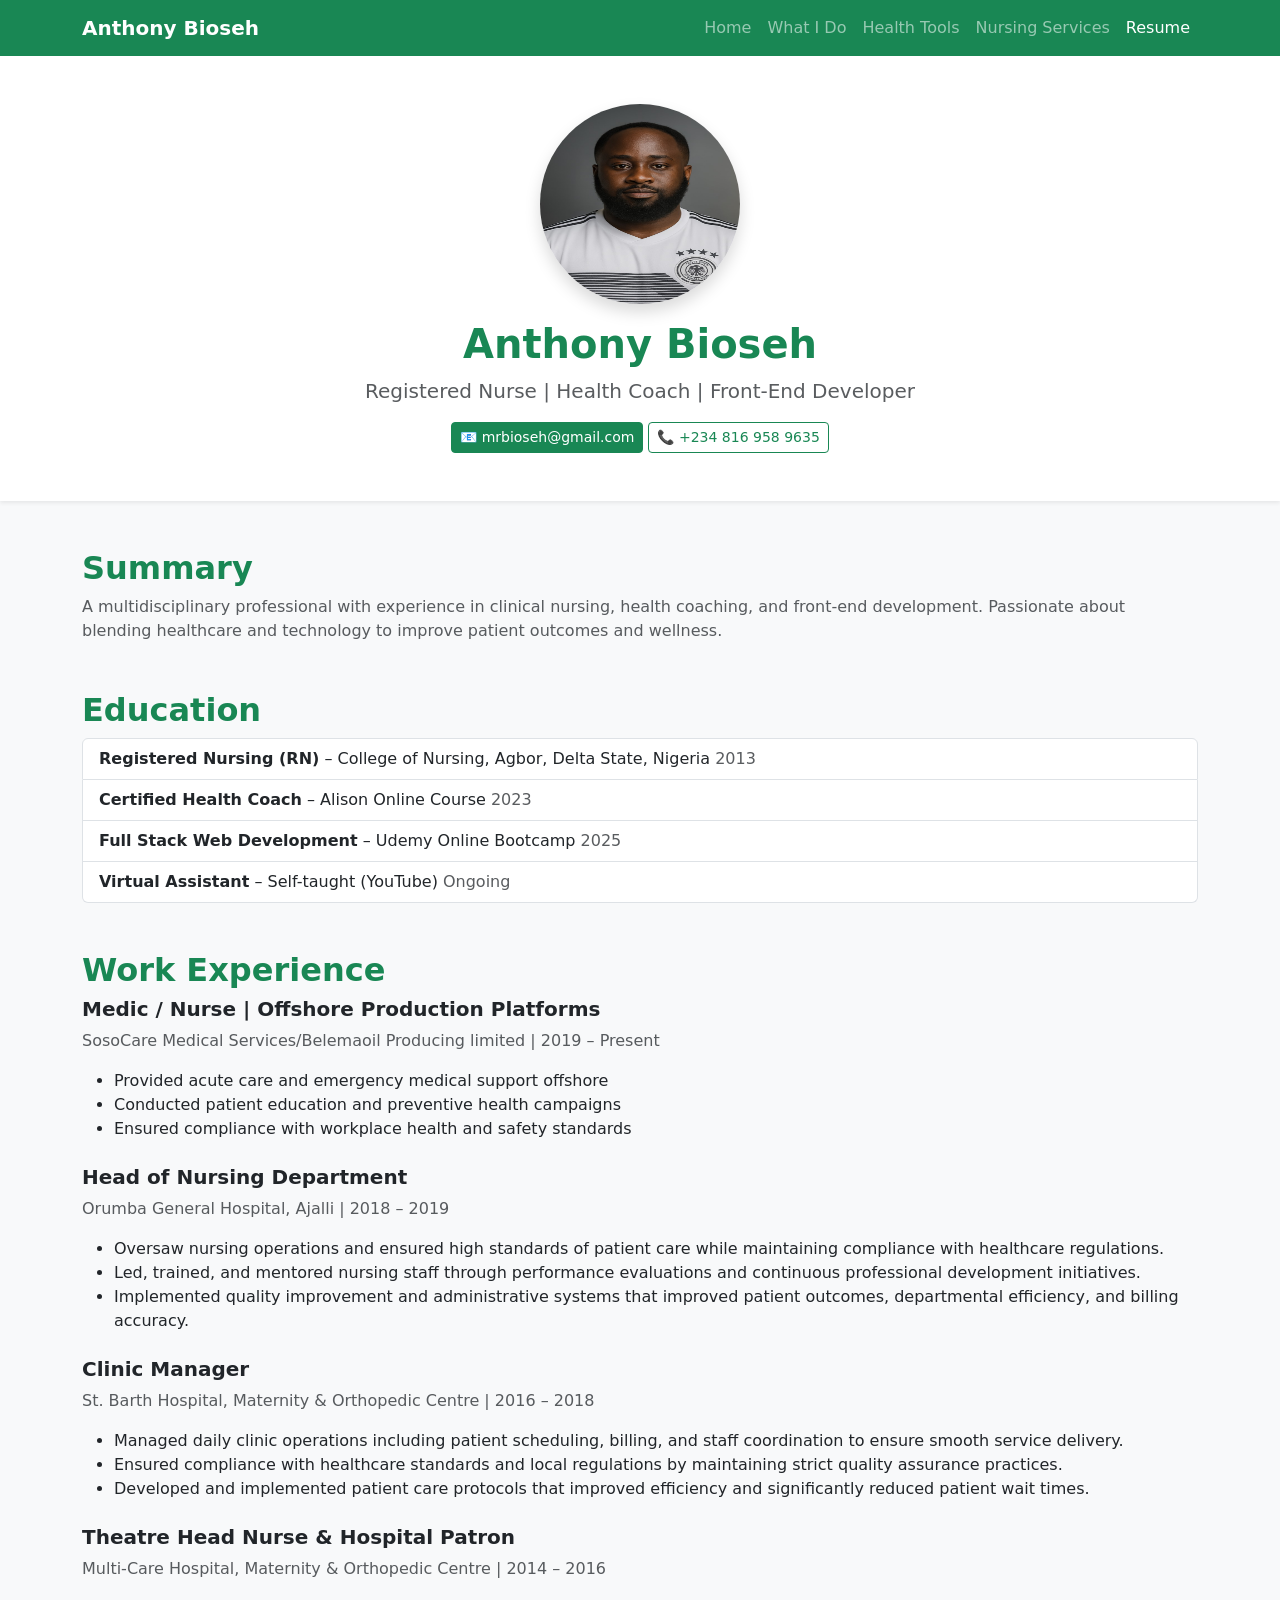
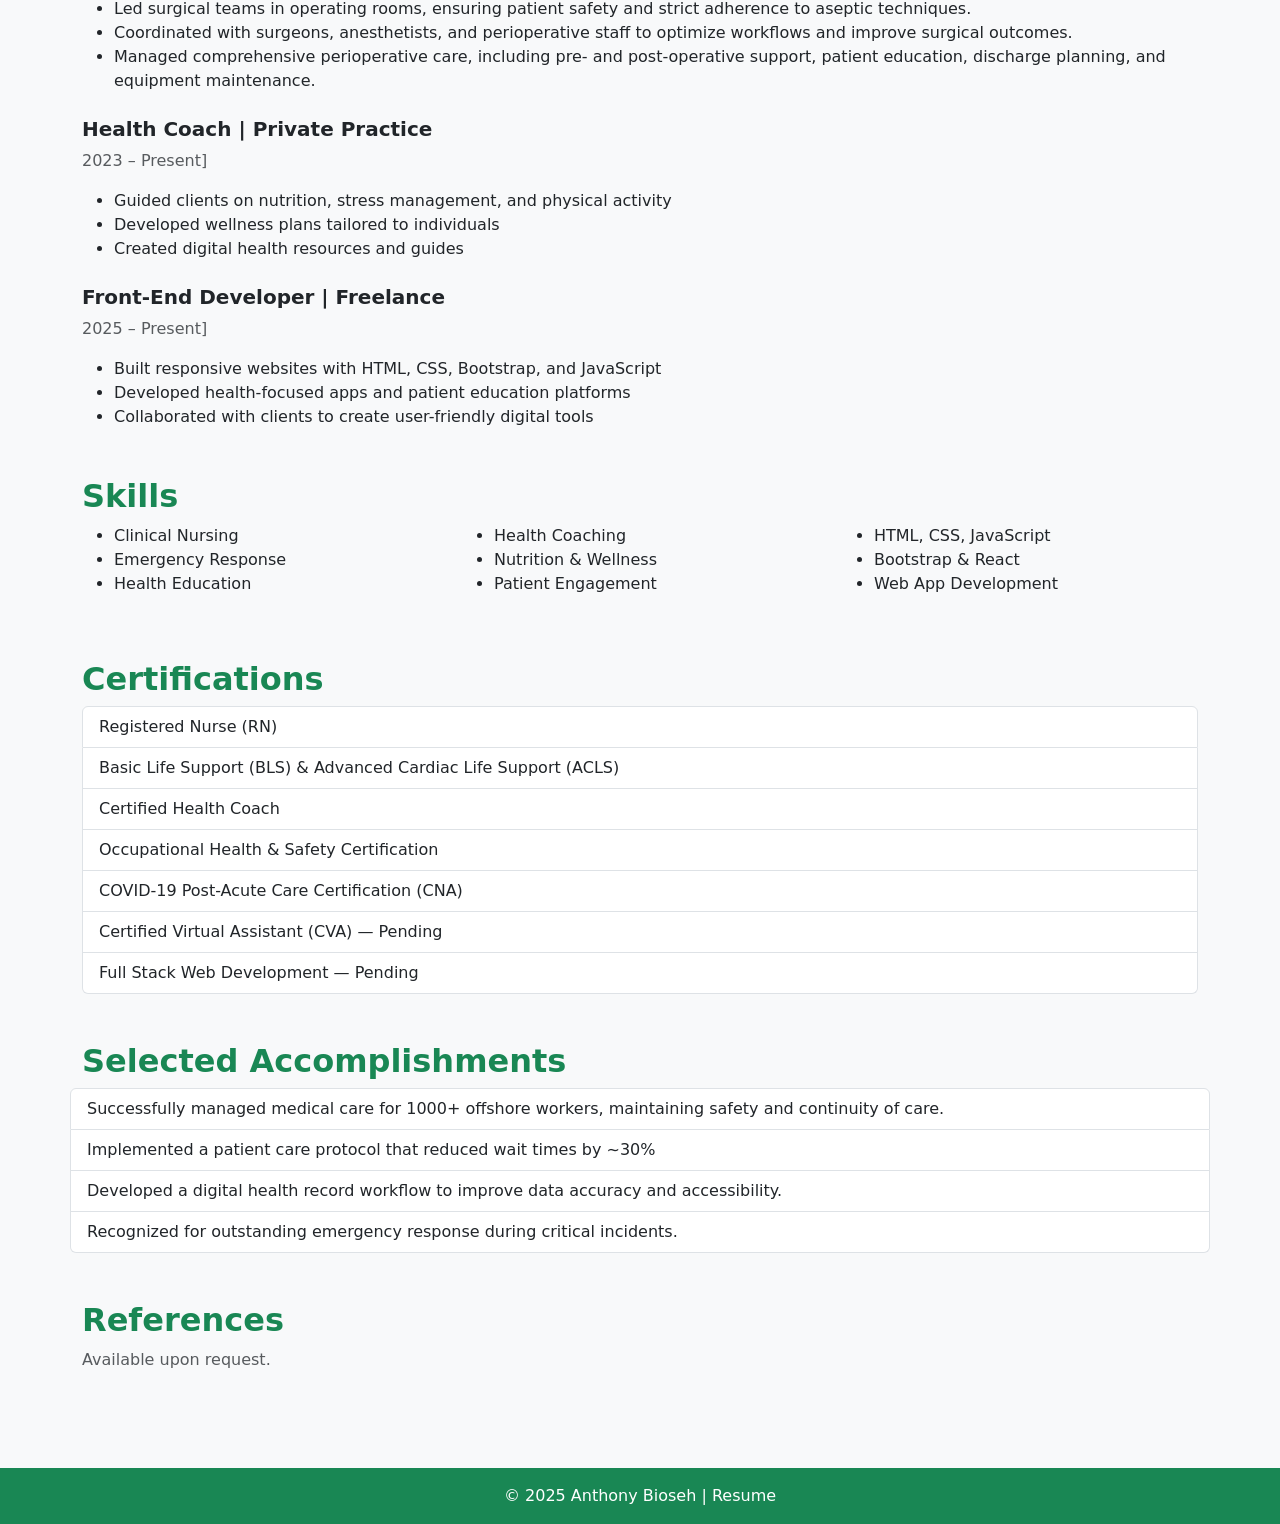
==== resume.html @ a43167f5 "Add files via upload" ====
<!DOCTYPE html>
<html lang="en">
<head>
  <meta charset="UTF-8">
  <meta name="viewport" content="width=device-width, initial-scale=1.0">
  <title>Resume | Anthony Bioseh</title>
  <!-- Bootstrap CSS -->
  <link href="https://cdn.jsdelivr.net/npm/bootstrap@5.3.3/dist/css/bootstrap.min.css" rel="stylesheet">
</head>
<body class="bg-light">

  <!-- Navbar -->
  <nav class="navbar navbar-expand-lg navbar-dark bg-success">
    <div class="container">
      <a class="navbar-brand fw-bold" href="./index.html">Anthony Bioseh</a>
      <button class="navbar-toggler" type="button" data-bs-toggle="collapse" data-bs-target="#navbarNav">
        <span class="navbar-toggler-icon"></span>
      </button>
      <div class="collapse navbar-collapse" id="navbarNav">
        <ul class="navbar-nav ms-auto">
          <li class="nav-item"><a class="nav-link" href="./index.html">Home</a></li>
          <li class="nav-item"><a class="nav-link" href="./what-i-do.html">What I Do</a></li>
          <li class="nav-item"><a class="nav-link" href="./health-tools.html">Health Tools</a></li>
          <li class="nav-item"><a class="nav-link" href="./nursing-service.html">Nursing Services</a></li>
          <li class="nav-item"><a class="nav-link active" href="./resume.html">Resume</a></li>
        </ul>
      </div>
    </div>
  </nav>

  <!-- Header Section -->
  <header class="py-5 bg-white shadow-sm">
    <div class="container text-center">
      <img src="./my_photo.jpg" alt="Anthony Bioseh" class="rounded-circle mb-3 shadow" width="200" height="200">
      <h1 class="fw-bold text-success">Anthony Bioseh</h1>
      <p class="lead text-muted">Registered Nurse | Health Coach | Front-End Developer</p>
      <a href="mailto:mrbioseh@gmail.com" class="btn btn-success btn-sm">📧 mrbioseh@gmail.com</a>
      <a href="tel:+2348169589635" class="btn btn-outline-success btn-sm">📞 +234 816 958 9635</a>
    </div>
  </header>

  <!-- Resume Body -->
  <main class="py-5">
    <div class="container">
      
      <!-- Summary -->
      <section class="mb-5">
        <h2 class="fw-bold text-success">Summary</h2>
        <p class="text-muted">
          A multidisciplinary professional with experience in clinical nursing, health coaching, and front-end development.
          Passionate about blending healthcare and technology to improve patient outcomes and wellness.
        </p>
      </section>

      <!-- Education -->
      <section class="mb-5">
        <h2 class="fw-bold text-success">Education</h2>
        <ul class="list-group">
          <li class="list-group-item">
            <strong>Registered Nursing (RN)</strong> – College of Nursing, Agbor, Delta State, Nigeria  
            <span class="text-muted">2013</span>
          </li>
          <li class="list-group-item">
            <strong>Certified Health Coach</strong> – Alison Online Course 
            <span class="text-muted">2023</span>
          </li>
          <li class="list-group-item">
            <strong>Full Stack Web Development</strong> – Udemy Online Bootcamp  
            <span class="text-muted">2025</span>
          </li>
          <li class="list-group-item">
            <strong>Virtual Assistant</strong> – Self-taught (YouTube) 
            <span class="text-muted">Ongoing</span>
          </li>
        </ul>
      </section>

      <!-- Work Experience -->
      <section class="mb-5">
        <h2 class="fw-bold text-success">Work Experience</h2>
        <div class="mb-4">
          <h5 class="fw-bold">Medic / Nurse | Offshore Production Platforms</h5>
          <p class="text-muted">SosoCare Medical Services/Belemaoil Producing limited | 2019 – Present</p>
          <ul>
            <li>Provided acute care and emergency medical support offshore</li>
            <li>Conducted patient education and preventive health campaigns</li>
            <li>Ensured compliance with workplace health and safety standards</li>
          </ul>
        </div>

        <div class="mb-4">
          <h5 class="fw-bold">Head of Nursing Department</h5>
          <p class="text-muted">Orumba General Hospital, Ajalli | 2018 – 2019</p>
          <ul>
            <li>
                Oversaw nursing operations and ensured high standards of patient 
                care while maintaining compliance with healthcare regulations.
            </li>
            <li>
                Led, trained, and mentored nursing staff through performance 
                evaluations and continuous professional development initiatives.
            </li>
            <li>
                Implemented quality improvement and administrative systems 
                that improved patient outcomes, departmental efficiency, and billing accuracy.
            </li>
          </ul>
        </div>

        <div class="mb-4">
          <h5 class="fw-bold">Clinic Manager</h5>
          <p class="text-muted">St. Barth Hospital, Maternity & Orthopedic Centre | 2016 – 2018</p>
          <ul>
            <li>
                Managed daily clinic operations including patient scheduling, billing, and 
                staff coordination to ensure smooth service delivery.
            </li>
            <li>
                Ensured compliance with healthcare standards and local regulations 
                by maintaining strict quality assurance practices.
            </li>
            <li>
                Developed and implemented patient care protocols that improved 
                efficiency and significantly reduced patient wait times.
            </li>
          </ul>
        </div>

        <div class="mb-4">
          <h5 class="fw-bold">Theatre Head Nurse & Hospital Patron</h5>
          <p class="text-muted">Multi-Care Hospital, Maternity & Orthopedic Centre | 2014 – 2016</p>
          <ul>
            <li>
                Led surgical teams in operating rooms, ensuring patient safety 
                and strict adherence to aseptic techniques.
            </li>
            <li>
                Coordinated with surgeons, anesthetists, and perioperative 
                staff to optimize workflows and improve surgical outcomes.
            </li>
            <li>
                Managed comprehensive perioperative care, including 
                pre- and post-operative support, patient education, 
                discharge planning, and equipment maintenance.
            </li>
          </ul>
        </div>

        <div class="mb-4">
          <h5 class="fw-bold">Health Coach | Private Practice</h5>
          <p class="text-muted">2023 – Present]</p>
          <ul>
            <li>Guided clients on nutrition, stress management, and physical activity</li>
            <li>Developed wellness plans tailored to individuals</li>
            <li>Created digital health resources and guides</li>
          </ul>
        </div>

        <div class="mb-4">
          <h5 class="fw-bold">Front-End Developer | Freelance</h5>
          <p class="text-muted">2025 – Present]</p>
          <ul>
            <li>Built responsive websites with HTML, CSS, Bootstrap, and JavaScript</li>
            <li>Developed health-focused apps and patient education platforms</li>
            <li>Collaborated with clients to create user-friendly digital tools</li>
          </ul>
        </div>
      </section>

      <!-- Skills -->
      <section class="mb-5">
        <h2 class="fw-bold text-success">Skills</h2>
        <div class="row">
          <div class="col-md-4">
            <ul>
              <li>Clinical Nursing</li>
              <li>Emergency Response</li>
              <li>Health Education</li>
            </ul>
          </div>
          <div class="col-md-4">
            <ul>
              <li>Health Coaching</li>
              <li>Nutrition & Wellness</li>
              <li>Patient Engagement</li>
            </ul>
          </div>
          <div class="col-md-4">
            <ul>
              <li>HTML, CSS, JavaScript</li>
              <li>Bootstrap & React</li>
              <li>Web App Development</li>
            </ul>
          </div>
        </div>
      </section>

      <!-- Certifications -->
      <section class="mb-5">
        <h2 class="fw-bold text-success">Certifications</h2>
        <ul class="list-group">
          <li class="list-group-item">Registered Nurse (RN)</li>
          <li class="list-group-item">Basic Life Support (BLS) & Advanced Cardiac Life Support (ACLS)</li>
          <li class="list-group-item">Certified Health Coach</li>
          <li class="list-group-item">Occupational Health & Safety Certification</li>
          <li class="list-group-item">COVID-19 Post-Acute Care Certification (CNA)</li>
          <li class="list-group-item">Certified Virtual Assistant (CVA) — Pending</li>
          <li class="list-group-item">Full Stack Web Development — Pending</li>
        </ul>
      </section>

        <!-- Accomplishments -->
        <section class="mb-5">
        <h2 class="fw-bold text-success">Selected Accomplishments</h2>
        <ul class="row list-group">
          <li class="list-group-item">
            Successfully managed medical care for 1000+ offshore workers, maintaining 
            safety and continuity of care.
          </li>
          <li class="list-group-item">
            Implemented a patient care protocol that reduced wait times by ~30%
          </li>
          <li class="list-group-item">
            Developed a digital health record workflow to improve data accuracy and accessibility.
          </li>
          <li class="list-group-item">
            Recognized for outstanding emergency response during critical incidents.
          </li>
        </ul>
      </section>

        <!-- References -->
        <section class="mb-5">
        <h2 class="fw-bold text-success">References</h2>
        <p class="text-muted">Available upon request.</p>
      </section>  


    </div>
  </main>

  <!-- Footer -->
  <footer class="bg-success text-white text-center py-3">
    <p class="mb-0">&copy; 2025 Anthony Bioseh | Resume</p>
  </footer>

  <!-- Bootstrap JS -->
  <script src="https://cdn.jsdelivr.net/npm/bootstrap@5.3.3/dist/js/bootstrap.bundle.min.js"></script>
</body>
</html>
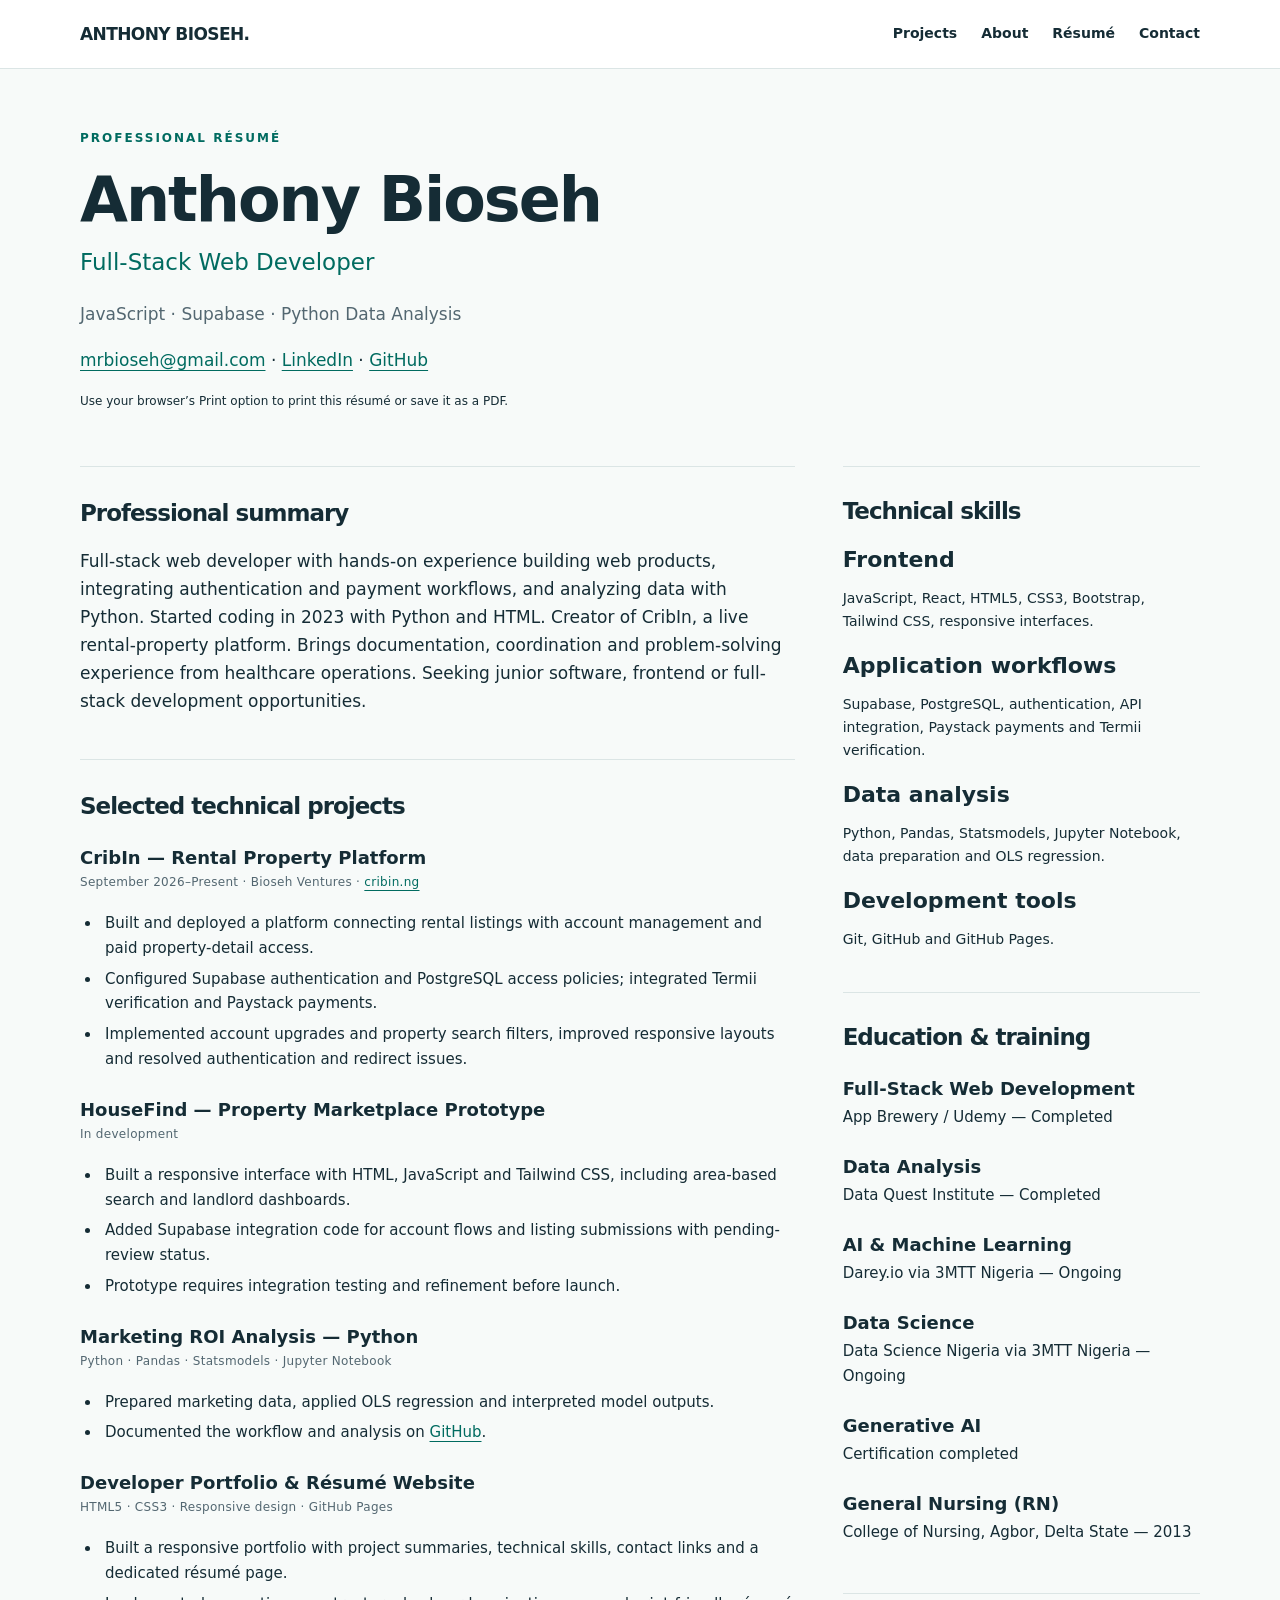
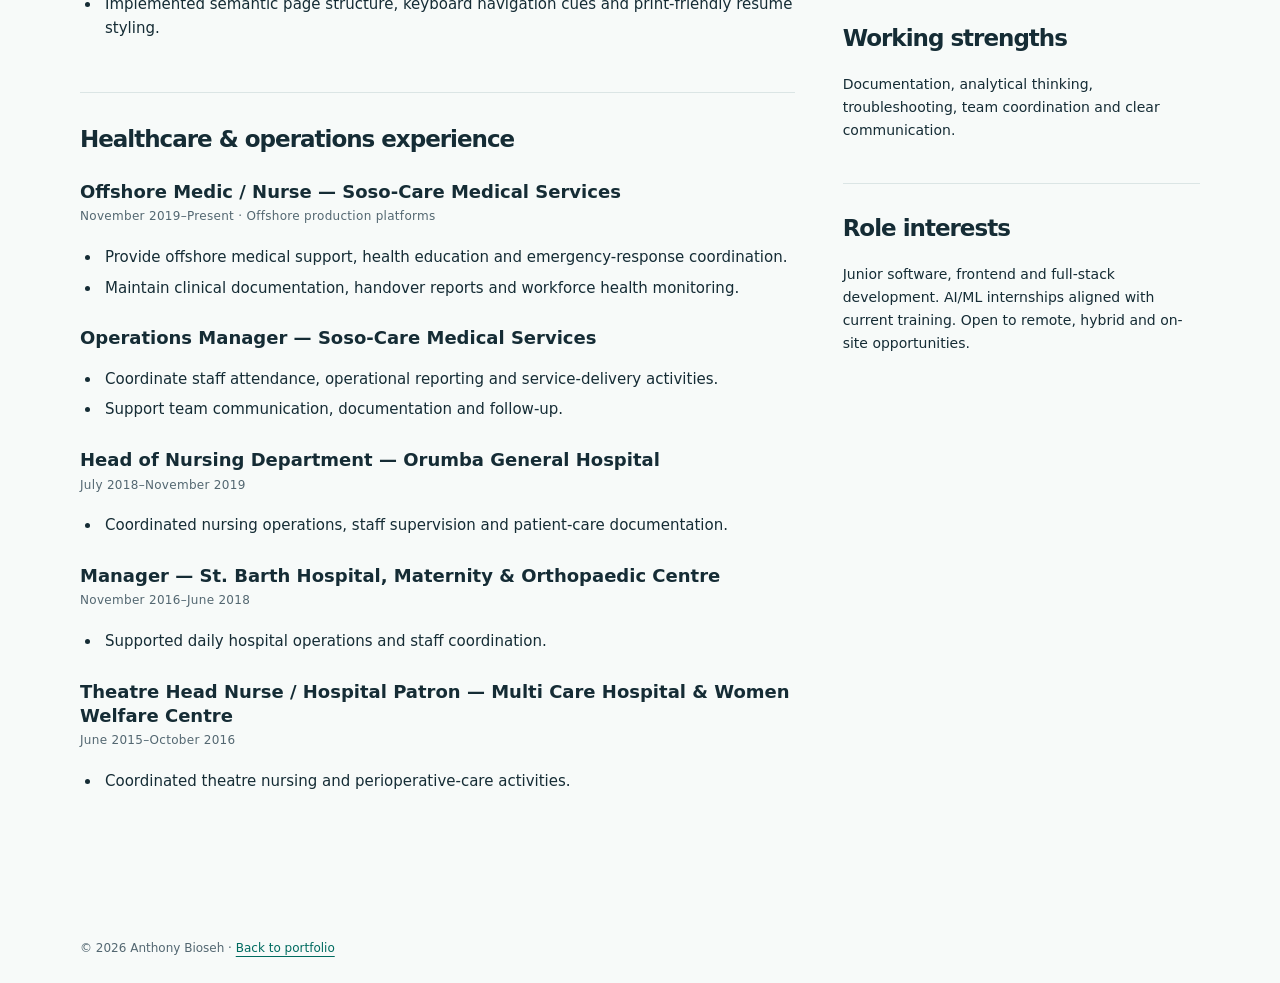
==== commit 5c2faf77: "Refresh developer portfolio and résumé Replace the homepage and résumé with a responsive developer p" ====
--- a/resume.html
+++ b/resume.html
@@ -1,250 +1,5 @@
-<!DOCTYPE html>
-<html lang="en">
-<head>
-  <meta charset="UTF-8">
-  <meta name="viewport" content="width=device-width, initial-scale=1.0">
-  <title>Resume | Anthony Bioseh</title>
-  <!-- Bootstrap CSS -->
-  <link href="https://cdn.jsdelivr.net/npm/bootstrap@5.3.3/dist/css/bootstrap.min.css" rel="stylesheet">
-</head>
-<body class="bg-light">
-
-  <!-- Navbar -->
-  <nav class="navbar navbar-expand-lg navbar-dark bg-success">
-    <div class="container">
-      <a class="navbar-brand fw-bold" href="./index.html">Anthony Bioseh</a>
-      <button class="navbar-toggler" type="button" data-bs-toggle="collapse" data-bs-target="#navbarNav">
-        <span class="navbar-toggler-icon"></span>
-      </button>
-      <div class="collapse navbar-collapse" id="navbarNav">
-        <ul class="navbar-nav ms-auto">
-          <li class="nav-item"><a class="nav-link" href="./index.html">Home</a></li>
-          <li class="nav-item"><a class="nav-link" href="./what-i-do.html">What I Do</a></li>
-          <li class="nav-item"><a class="nav-link" href="./health-tools.html">Health Tools</a></li>
-          <li class="nav-item"><a class="nav-link" href="./nursing-service.html">Nursing Services</a></li>
-          <li class="nav-item"><a class="nav-link active" href="./resume.html">Resume</a></li>
-        </ul>
-      </div>
-    </div>
-  </nav>
-
-  <!-- Header Section -->
-  <header class="py-5 bg-white shadow-sm">
-    <div class="container text-center">
-      <img src="./my_photo.jpg" alt="Anthony Bioseh" class="rounded-circle mb-3 shadow" width="200" height="200">
-      <h1 class="fw-bold text-success">Anthony Bioseh</h1>
-      <p class="lead text-muted">Registered Nurse | Health Coach | Front-End Developer</p>
-      <a href="mailto:mrbioseh@gmail.com" class="btn btn-success btn-sm">📧 mrbioseh@gmail.com</a>
-      <a href="tel:+2348169589635" class="btn btn-outline-success btn-sm">📞 +234 816 958 9635</a>
-    </div>
-  </header>
-
-  <!-- Resume Body -->
-  <main class="py-5">
-    <div class="container">
-      
-      <!-- Summary -->
-      <section class="mb-5">
-        <h2 class="fw-bold text-success">Summary</h2>
-        <p class="text-muted">
-          A multidisciplinary professional with experience in clinical nursing, health coaching, and front-end development.
-          Passionate about blending healthcare and technology to improve patient outcomes and wellness.
-        </p>
-      </section>
-
-      <!-- Education -->
-      <section class="mb-5">
-        <h2 class="fw-bold text-success">Education</h2>
-        <ul class="list-group">
-          <li class="list-group-item">
-            <strong>Registered Nursing (RN)</strong> – College of Nursing, Agbor, Delta State, Nigeria  
-            <span class="text-muted">2013</span>
-          </li>
-          <li class="list-group-item">
-            <strong>Certified Health Coach</strong> – Alison Online Course 
-            <span class="text-muted">2023</span>
-          </li>
-          <li class="list-group-item">
-            <strong>Full Stack Web Development</strong> – Udemy Online Bootcamp  
-            <span class="text-muted">2025</span>
-          </li>
-          <li class="list-group-item">
-            <strong>Virtual Assistant</strong> – Self-taught (YouTube) 
-            <span class="text-muted">Ongoing</span>
-          </li>
-        </ul>
-      </section>
-
-      <!-- Work Experience -->
-      <section class="mb-5">
-        <h2 class="fw-bold text-success">Work Experience</h2>
-        <div class="mb-4">
-          <h5 class="fw-bold">Medic / Nurse | Offshore Production Platforms</h5>
-          <p class="text-muted">SosoCare Medical Services/Belemaoil Producing limited | 2019 – Present</p>
-          <ul>
-            <li>Provided acute care and emergency medical support offshore</li>
-            <li>Conducted patient education and preventive health campaigns</li>
-            <li>Ensured compliance with workplace health and safety standards</li>
-          </ul>
-        </div>
-
-        <div class="mb-4">
-          <h5 class="fw-bold">Head of Nursing Department</h5>
-          <p class="text-muted">Orumba General Hospital, Ajalli | 2018 – 2019</p>
-          <ul>
-            <li>
-                Oversaw nursing operations and ensured high standards of patient 
-                care while maintaining compliance with healthcare regulations.
-            </li>
-            <li>
-                Led, trained, and mentored nursing staff through performance 
-                evaluations and continuous professional development initiatives.
-            </li>
-            <li>
-                Implemented quality improvement and administrative systems 
-                that improved patient outcomes, departmental efficiency, and billing accuracy.
-            </li>
-          </ul>
-        </div>
-
-        <div class="mb-4">
-          <h5 class="fw-bold">Clinic Manager</h5>
-          <p class="text-muted">St. Barth Hospital, Maternity & Orthopedic Centre | 2016 – 2018</p>
-          <ul>
-            <li>
-                Managed daily clinic operations including patient scheduling, billing, and 
-                staff coordination to ensure smooth service delivery.
-            </li>
-            <li>
-                Ensured compliance with healthcare standards and local regulations 
-                by maintaining strict quality assurance practices.
-            </li>
-            <li>
-                Developed and implemented patient care protocols that improved 
-                efficiency and significantly reduced patient wait times.
-            </li>
-          </ul>
-        </div>
-
-        <div class="mb-4">
-          <h5 class="fw-bold">Theatre Head Nurse & Hospital Patron</h5>
-          <p class="text-muted">Multi-Care Hospital, Maternity & Orthopedic Centre | 2014 – 2016</p>
-          <ul>
-            <li>
-                Led surgical teams in operating rooms, ensuring patient safety 
-                and strict adherence to aseptic techniques.
-            </li>
-            <li>
-                Coordinated with surgeons, anesthetists, and perioperative 
-                staff to optimize workflows and improve surgical outcomes.
-            </li>
-            <li>
-                Managed comprehensive perioperative care, including 
-                pre- and post-operative support, patient education, 
-                discharge planning, and equipment maintenance.
-            </li>
-          </ul>
-        </div>
-
-        <div class="mb-4">
-          <h5 class="fw-bold">Health Coach | Private Practice</h5>
-          <p class="text-muted">2023 – Present]</p>
-          <ul>
-            <li>Guided clients on nutrition, stress management, and physical activity</li>
-            <li>Developed wellness plans tailored to individuals</li>
-            <li>Created digital health resources and guides</li>
-          </ul>
-        </div>
-
-        <div class="mb-4">
-          <h5 class="fw-bold">Front-End Developer | Freelance</h5>
-          <p class="text-muted">2025 – Present]</p>
-          <ul>
-            <li>Built responsive websites with HTML, CSS, Bootstrap, and JavaScript</li>
-            <li>Developed health-focused apps and patient education platforms</li>
-            <li>Collaborated with clients to create user-friendly digital tools</li>
-          </ul>
-        </div>
-      </section>
-
-      <!-- Skills -->
-      <section class="mb-5">
-        <h2 class="fw-bold text-success">Skills</h2>
-        <div class="row">
-          <div class="col-md-4">
-            <ul>
-              <li>Clinical Nursing</li>
-              <li>Emergency Response</li>
-              <li>Health Education</li>
-            </ul>
-          </div>
-          <div class="col-md-4">
-            <ul>
-              <li>Health Coaching</li>
-              <li>Nutrition & Wellness</li>
-              <li>Patient Engagement</li>
-            </ul>
-          </div>
-          <div class="col-md-4">
-            <ul>
-              <li>HTML, CSS, JavaScript</li>
-              <li>Bootstrap & React</li>
-              <li>Web App Development</li>
-            </ul>
-          </div>
-        </div>
-      </section>
-
-      <!-- Certifications -->
-      <section class="mb-5">
-        <h2 class="fw-bold text-success">Certifications</h2>
-        <ul class="list-group">
-          <li class="list-group-item">Registered Nurse (RN)</li>
-          <li class="list-group-item">Basic Life Support (BLS) & Advanced Cardiac Life Support (ACLS)</li>
-          <li class="list-group-item">Certified Health Coach</li>
-          <li class="list-group-item">Occupational Health & Safety Certification</li>
-          <li class="list-group-item">COVID-19 Post-Acute Care Certification (CNA)</li>
-          <li class="list-group-item">Certified Virtual Assistant (CVA) — Pending</li>
-          <li class="list-group-item">Full Stack Web Development — Pending</li>
-        </ul>
-      </section>
-
-        <!-- Accomplishments -->
-        <section class="mb-5">
-        <h2 class="fw-bold text-success">Selected Accomplishments</h2>
-        <ul class="row list-group">
-          <li class="list-group-item">
-            Successfully managed medical care for 1000+ offshore workers, maintaining 
-            safety and continuity of care.
-          </li>
-          <li class="list-group-item">
-            Implemented a patient care protocol that reduced wait times by ~30%
-          </li>
-          <li class="list-group-item">
-            Developed a digital health record workflow to improve data accuracy and accessibility.
-          </li>
-          <li class="list-group-item">
-            Recognized for outstanding emergency response during critical incidents.
-          </li>
-        </ul>
-      </section>
-
-        <!-- References -->
-        <section class="mb-5">
-        <h2 class="fw-bold text-success">References</h2>
-        <p class="text-muted">Available upon request.</p>
-      </section>  
-
-
-    </div>
-  </main>
-
-  <!-- Footer -->
-  <footer class="bg-success text-white text-center py-3">
-    <p class="mb-0">&copy; 2025 Anthony Bioseh | Resume</p>
-  </footer>
-
-  <!-- Bootstrap JS -->
-  <script src="https://cdn.jsdelivr.net/npm/bootstrap@5.3.3/dist/js/bootstrap.bundle.min.js"></script>
-</body>
-</html>
+<!doctype html><html lang="en"><head><meta charset="utf-8"><meta name="viewport" content="width=device-width,initial-scale=1"><title>Résumé | Anthony Bioseh — Full-Stack Web Developer</title><meta name="description" content="Anthony Bioseh’s résumé: full-stack development projects, Python analysis, technical training and healthcare operations experience."><link rel="stylesheet" href="styles.css"></head><body><a class="skip" href="#main">Skip to content</a><nav class="nav" aria-label="Main navigation"><div class="wrap"><a class="brand" href="index.html">ANTHONY BIOSEH.</a><div class="navlinks"><a href="index.html#projects">Projects</a><a href="index.html#about">About</a><a href="resume.html" aria-current="page">Résumé</a><a href="index.html#contact">Contact</a></div></div></nav><main id="main" class="wrap"><header class="resume-header"><p class="eyebrow">Professional résumé</p><h1>Anthony Bioseh</h1><p class="resume-title">Full-Stack Web Developer</p><p class="muted">JavaScript · Supabase · Python Data Analysis</p><p><a href="mailto:mrbioseh@gmail.com">mrbioseh@gmail.com</a> · <a href="https://www.linkedin.com/in/abtony/">LinkedIn</a> · <a href="https://github.com/buchz360">GitHub</a></p><p class="print-note">Use your browser’s Print option to print this résumé or save it as a PDF.</p></header><div class="resume-layout"><div>
+<section class="resume-section"><h2>Professional summary</h2><p>Full-stack web developer with hands-on experience building web products, integrating authentication and payment workflows, and analyzing data with Python. Started coding in 2023 with Python and HTML. Creator of CribIn, a live rental-property platform. Brings documentation, coordination and problem-solving experience from healthcare operations. Seeking junior software, frontend or full-stack development opportunities.</p></section>
+<section class="resume-section"><h2>Selected technical projects</h2><article class="entry"><h3>CribIn — Rental Property Platform</h3><p class="meta">September 2026–Present · Bioseh Ventures · <a href="https://www.cribin.ng">cribin.ng</a></p><ul><li>Built and deployed a platform connecting rental listings with account management and paid property-detail access.</li><li>Configured Supabase authentication and PostgreSQL access policies; integrated Termii verification and Paystack payments.</li><li>Implemented account upgrades and property search filters, improved responsive layouts and resolved authentication and redirect issues.</li></ul></article><article class="entry"><h3>HouseFind — Property Marketplace Prototype</h3><p class="meta">In development</p><ul><li>Built a responsive interface with HTML, JavaScript and Tailwind CSS, including area-based search and landlord dashboards.</li><li>Added Supabase integration code for account flows and listing submissions with pending-review status.</li><li>Prototype requires integration testing and refinement before launch.</li></ul></article><article class="entry"><h3>Marketing ROI Analysis — Python</h3><p class="meta">Python · Pandas · Statsmodels · Jupyter Notebook</p><ul><li>Prepared marketing data, applied OLS regression and interpreted model outputs.</li><li>Documented the workflow and analysis on <a href="https://github.com/buchz360/marketing-roi-analysis">GitHub</a>.</li></ul></article><article class="entry"><h3>Developer Portfolio &amp; Résumé Website</h3><p class="meta">HTML5 · CSS3 · Responsive design · GitHub Pages</p><ul><li>Built a responsive portfolio with project summaries, technical skills, contact links and a dedicated résumé page.</li><li>Implemented semantic page structure, keyboard navigation cues and print-friendly résumé styling.</li></ul></article></section>
+<section class="resume-section"><h2>Healthcare &amp; operations experience</h2><article class="entry"><h3>Offshore Medic / Nurse — Soso-Care Medical Services</h3><p class="meta">November 2019–Present · Offshore production platforms</p><ul><li>Provide offshore medical support, health education and emergency-response coordination.</li><li>Maintain clinical documentation, handover reports and workforce health monitoring.</li></ul></article><article class="entry"><h3>Operations Manager — Soso-Care Medical Services</h3><ul><li>Coordinate staff attendance, operational reporting and service-delivery activities.</li><li>Support team communication, documentation and follow-up.</li></ul></article><article class="entry"><h3>Head of Nursing Department — Orumba General Hospital</h3><p class="meta">July 2018–November 2019</p><ul><li>Coordinated nursing operations, staff supervision and patient-care documentation.</li></ul></article><article class="entry"><h3>Manager — St. Barth Hospital, Maternity &amp; Orthopaedic Centre</h3><p class="meta">November 2016–June 2018</p><ul><li>Supported daily hospital operations and staff coordination.</li></ul></article><article class="entry"><h3>Theatre Head Nurse / Hospital Patron — Multi Care Hospital &amp; Women Welfare Centre</h3><p class="meta">June 2015–October 2016</p><ul><li>Coordinated theatre nursing and perioperative-care activities.</li></ul></article></section>
+</div><aside aria-label="Skills and education"><section class="resume-section"><h2>Technical skills</h2><h3>Frontend</h3><p>JavaScript, React, HTML5, CSS3, Bootstrap, Tailwind CSS, responsive interfaces.</p><h3>Application workflows</h3><p>Supabase, PostgreSQL, authentication, API integration, Paystack payments and Termii verification.</p><h3>Data analysis</h3><p>Python, Pandas, Statsmodels, Jupyter Notebook, data preparation and OLS regression.</p><h3>Development tools</h3><p>Git, GitHub and GitHub Pages.</p></section><section class="resume-section"><h2>Education &amp; training</h2><article class="entry"><h3>Full-Stack Web Development</h3><p>App Brewery / Udemy — Completed</p></article><article class="entry"><h3>Data Analysis</h3><p>Data Quest Institute — Completed</p></article><article class="entry"><h3>AI &amp; Machine Learning</h3><p>Darey.io via 3MTT Nigeria — Ongoing</p></article><article class="entry"><h3>Data Science</h3><p>Data Science Nigeria via 3MTT Nigeria — Ongoing</p></article><article class="entry"><h3>Generative AI</h3><p>Certification completed</p></article><article class="entry"><h3>General Nursing (RN)</h3><p>College of Nursing, Agbor, Delta State — 2013</p></article></section><section class="resume-section"><h2>Working strengths</h2><p>Documentation, analytical thinking, troubleshooting, team coordination and clear communication.</p></section><section class="resume-section"><h2>Role interests</h2><p>Junior software, frontend and full-stack development. AI/ML internships aligned with current training. Open to remote, hybrid and on-site opportunities.</p></section></aside></div></main><footer><div class="wrap">© 2026 Anthony Bioseh · <a href="index.html">Back to portfolio</a></div></footer></body></html>
--- a/styles.css
+++ b/styles.css
@@ -0,0 +1 @@
+:root{--ink:#152c35;--muted:#536771;--accent:#006b60;--line:#dbe5e5;--paper:#f7faf9;--gold:#e7c171}*{box-sizing:border-box}html{scroll-behavior:smooth;scroll-padding-top:90px}body{margin:0;background:var(--paper);color:var(--ink);font:17px/1.65 system-ui,-apple-system,BlinkMacSystemFont,"Segoe UI",sans-serif}a{color:var(--accent);text-underline-offset:4px}a:hover{text-decoration:underline}a:focus-visible,button:focus-visible{outline:3px solid #b77700;outline-offset:5px}.wrap{width:min(1120px,calc(100% - 48px));margin:auto}.skip{position:absolute;top:-80px;background:white;padding:12px;z-index:5}.skip:focus{top:8px}.nav{background:#fff;border-bottom:1px solid var(--line)}.nav .wrap{display:flex;align-items:center;justify-content:space-between;gap:20px;padding:20px 0}.brand{font-weight:800;color:var(--ink);text-decoration:none;letter-spacing:-.6px}.navlinks{display:flex;gap:24px;flex-wrap:wrap}.navlinks a{font-size:14px;font-weight:650;color:var(--ink);text-decoration:none}.navlinks a:hover{text-decoration:underline}.eyebrow{color:var(--accent);font-weight:750;letter-spacing:2px;font-size:12px;text-transform:uppercase}.hero{display:grid;grid-template-columns:1.7fr 1fr;gap:70px;align-items:center;padding:76px 0 66px}h1{font-size:clamp(38px,5vw,62px);line-height:1.08;letter-spacing:-2px;margin:16px 0 24px;max-width:750px}h2{font-size:32px;line-height:1.2;letter-spacing:-1px;margin:8px 0 20px}h3{font-size:22px;line-height:1.35;margin:12px 0}p{margin:0 0 18px}.muted,.lead{color:var(--muted)}.lead{font-size:20px;max-width:680px}.actions{display:flex;flex-wrap:wrap;gap:12px;margin:28px 0}.button{display:inline-block;background:var(--accent);border:1px solid var(--accent);border-radius:7px;color:#fff;font-size:14px;font-weight:700;padding:12px 20px;text-decoration:none;cursor:pointer;font-family:inherit}.button.secondary{background:white;color:var(--ink);border-color:var(--line)}.portrait{background:var(--ink);padding:18px 18px 22px;border-radius:14px;color:#fff;max-width:350px;justify-self:end}.portrait img{display:block;width:100%;aspect-ratio:1/1;object-fit:cover;object-position:center 30%;border-radius:7px}.portrait p{margin:18px 0 0;font-size:14px;color:#dce7e6}.portrait strong{display:block;color:var(--gold);font-size:16px}.availability{font-size:13px;color:var(--muted)}.section{padding:58px 0;border-top:1px solid var(--line)}.section-intro{display:flex;justify-content:space-between;gap:30px;align-items:end;margin-bottom:28px}.section-intro p{max-width:440px;color:var(--muted);font-size:15px}.grid{display:grid;grid-template-columns:repeat(2,minmax(0,1fr));gap:22px}.card{border:1px solid var(--line);border-radius:10px;background:#fff;padding:28px}.card.featured{background:var(--ink);color:#fff;border-color:var(--ink)}.card.featured p,.card.featured li{color:#d6e5e5}.card.featured a{color:var(--gold)}.card.featured .tag{color:var(--gold);border-color:#48636c}.status{font-size:11px;font-weight:800;letter-spacing:1.2px;text-transform:uppercase;color:var(--accent)}.featured .status{color:var(--gold)}.card p,.card li{font-size:15px;color:var(--muted)}ul{padding-left:21px;margin:16px 0}li{padding-left:4px;margin:6px 0}.tags{display:flex;flex-wrap:wrap;gap:7px;margin:20px 0}.tag{padding:4px 9px;border:1px solid var(--line);border-radius:5px;font-size:11px;font-weight:700;color:var(--muted)}.card a{font-weight:750;font-size:14px}.split{display:grid;grid-template-columns:1fr 1fr;gap:56px}.skill-block{margin-bottom:26px}.skill-block h3{font-size:17px}.skill-block p{font-size:16px;color:var(--muted)}.contact{background:var(--ink);color:white}.contact .muted{color:#cddfde}.contact a{color:var(--gold)}footer{padding:24px 0;font-size:12px;color:var(--muted)}.resume-header{padding:60px 0 36px}.resume-header h1{margin:10px 0}.resume-title{font-size:23px;color:var(--accent)}.resume-layout{display:grid;grid-template-columns:2fr 1fr;gap:48px;padding-bottom:70px}.resume-section{padding:25px 0;border-top:1px solid var(--line)}.resume-section h2{font-size:23px}.entry{margin:26px 0}.entry h3{font-size:18px;margin-bottom:3px}.entry p,.entry li{font-size:15px}.entry .meta{font-size:12px;letter-spacing:.3px;color:var(--muted)}aside .resume-section{padding:23px 0}aside p{font-size:14px}.print-note{font-size:12px}.resume-header .actions{margin-bottom:0}@media(max-width:760px){.wrap{width:calc(100% - 36px)}.nav .wrap{align-items:flex-start;flex-direction:column;gap:12px}.navlinks{gap:18px}.hero{grid-template-columns:1fr;gap:32px;padding:45px 0}.portrait{max-width:260px;justify-self:start}.grid,.split,.resume-layout{grid-template-columns:1fr}.section{padding:42px 0}.section-intro{display:block}.card{padding:22px}.resume-layout{gap:0}.lead{font-size:18px}h1{letter-spacing:-1.5px}.resume-header{padding-top:38px}}@media(prefers-reduced-motion:reduce){html{scroll-behavior:auto}}@media print{body{background:white;font-size:11pt}.nav,.actions,.print-note,.skip,footer{display:none}.wrap{width:100%}.resume-header{padding:0 0 15px}.resume-header h1{font-size:30pt}.resume-layout{display:block}.resume-section{padding:12px 0}.entry{break-inside:avoid;margin:15px 0}.entry p,.entry li,aside p{font-size:10pt}.resume-section h2{font-size:16pt}.resume-title{font-size:14pt}a{color:inherit;text-decoration:none}.resume-layout aside{display:block}.tags{margin:8px 0}}
